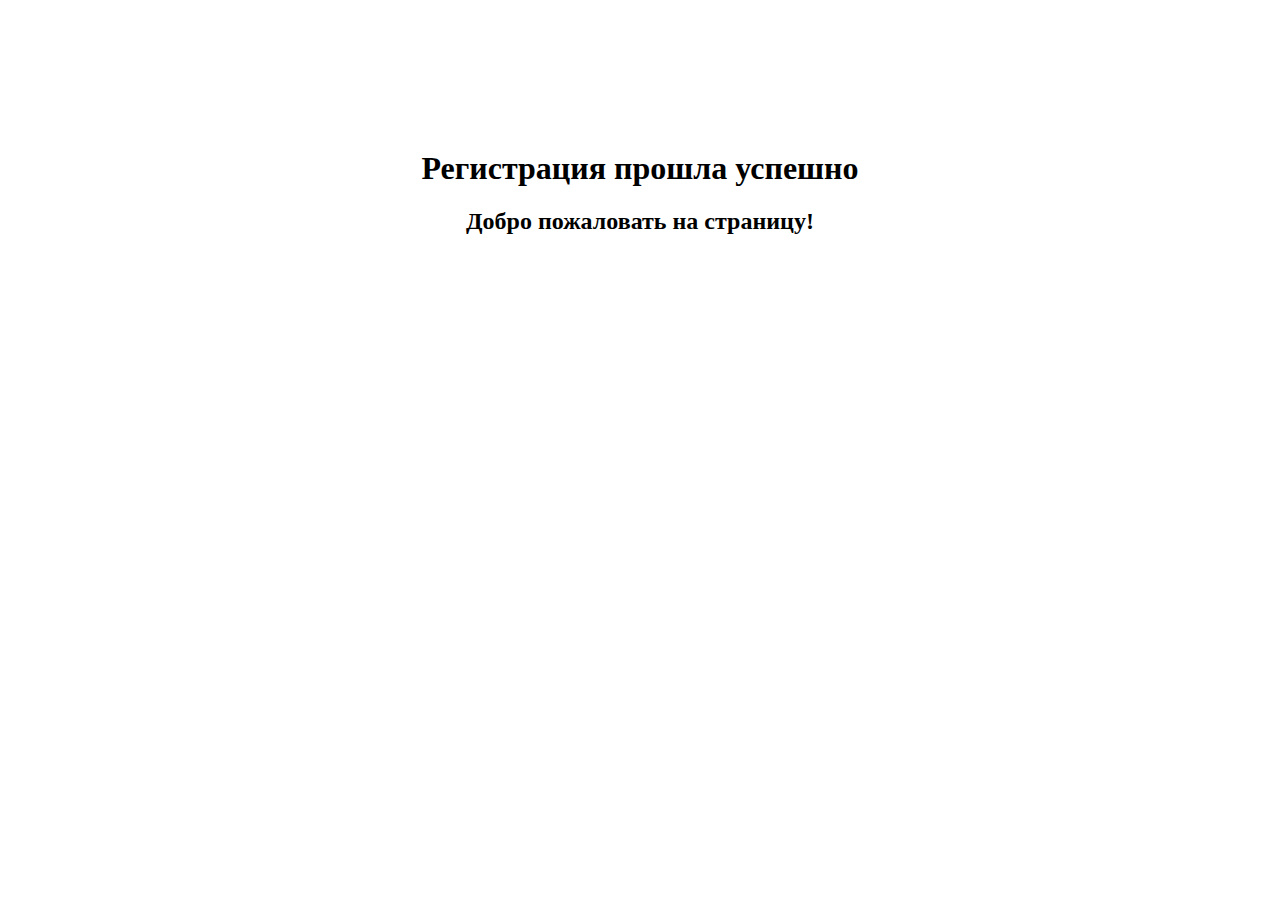
==== index.html @ 45e7c435 "new" ====
<!DOCTYPE html>
<html lang="en">

<head>
    <meta charset="UTF-8">
    <meta http-equiv="X-UA-Compatible" content="IE=edge">
    <meta name="viewport" content="width=device-width, initial-scale=1.0">
    <title>Добро пожаловать!</title>
    <style>
        body {
            margin-top: 150px;
            text-align: center;
        }
    </style>
</head>

<body>
    <h1>Регистрация прошла успешно</h1>
    <h2>Добро пожаловать на страницу!</h2>
</body>

</html>
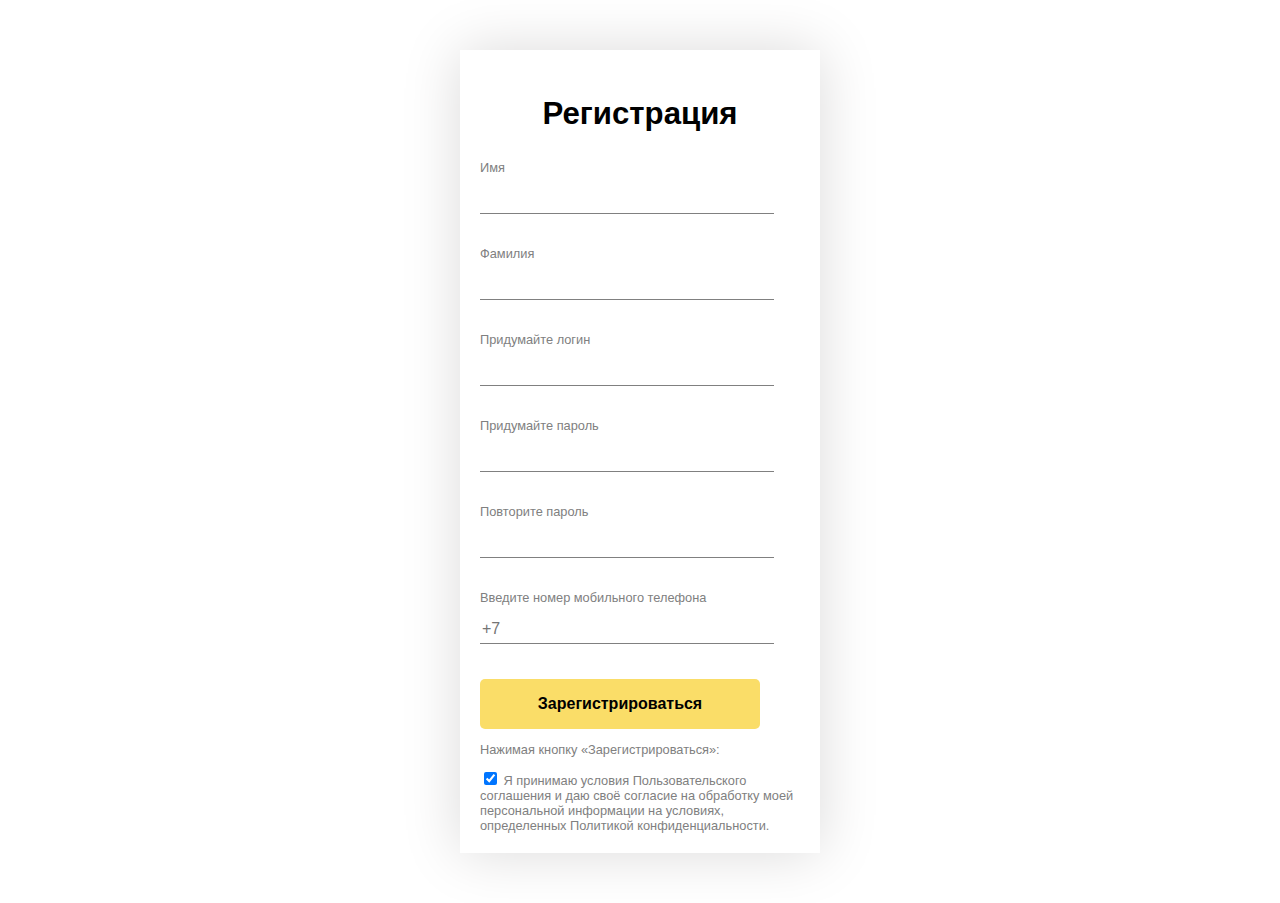
==== commit bdc9d49f: "1" ====
--- a/index.html
+++ b/index.html
@@ -5,18 +5,49 @@
     <meta charset="UTF-8">
     <meta http-equiv="X-UA-Compatible" content="IE=edge">
     <meta name="viewport" content="width=device-width, initial-scale=1.0">
-    <title>Добро пожаловать!</title>
-    <style>
-        body {
-            margin-top: 150px;
-            text-align: center;
-        }
-    </style>
+    <title>Форма регистрации</title>
+    <link rel="stylesheet" href="login.css">
 </head>
 
 <body>
-    <h1>Регистрация прошла успешно</h1>
-    <h2>Добро пожаловать на страницу!</h2>
+    <div class="wrapper">
+        <div class="header">
+            <h2>Регистрация</h2>
+        </div>
+        <form class="form" action="#">
+            <div class="form__item">
+                <label class="form__item_label" for="name">Имя</label><br />
+                <input class="form__item_input" id="name" type="text"></div>
+            <div class="form__item">
+                <label class="form__item_label" for="lastname">Фамилия</label><br />
+                <input class="form__item_input" id="lastname" type="text"></div>
+            <div class="form__item">
+                <label class="form__item_label" for="login">Придумайте логин</label><br />
+                <input class="form__item_input" id="login" type="text"></div>
+            <div class="form__item">
+                <label class="form__item_label" for="password1">Придумайте пароль</label><br />
+                <input class="form__item_input" id="password1" type="password"></div>
+            <div class="form__item">
+                <label class="form__item_label" for="password2">Повторите пароль</label><br />
+                <input class="form__item_input" id="password2" type="password"></div>
+            <div class="form__item">
+                <label class="form__item_label" for="phone">Введите номер мобильного телефона</label><br />
+                <input class="form__item_input" id="phone" type="number" placeholder="+7"></div>
+            <div id="errorMessage"></div>
+            <button class="button" onclick="check()">Зарегистрироваться</button>
+
+            <div class="conditions">
+                <p>Нажимая кнопку «Зарегистрироваться»:</p>
+                <input class="checkbox" id="conditions" type="checkbox" checked name="conditions" value="yes">
+                <label for="conditions"> Я принимаю условия <span>Пользовательского соглашения</span> и даю своё
+                    согласие на обработку моей персональной информации на условиях, определенных <span> Политикой
+                        конфиденциальности</span>.</label>
+            </div>
+
+        </form>
+    </div>
+
+    <script src="login.js"></script>
 </body>
 
 </html>--- a/login.css
+++ b/login.css
@@ -0,0 +1,110 @@
+body {
+    font-family: Arial, sans-serif;
+}
+
+.wrapper {
+    width: 320px;
+    margin: 50px auto;
+    padding: 20px;
+    box-shadow: 0 0px 55px 0px rgb(219, 218, 218);
+}
+
+.header {
+    font-size: 1.3rem;
+    text-align: center;
+}
+
+.form__item {
+    margin-bottom: 30px;
+
+}
+
+.form__item_input {
+    font-size: 1rem;
+    right: 5px;
+    top: 5px;
+    width: 290px;
+    height: 25px;
+    border: solid gray;
+    border-width: 0 0 1px 0;
+    margin-top: 10px;
+}
+
+.form__item_input:hover {
+    border: solid #ffcc00;
+    border-width: 0 0 1px 0;
+}
+
+.form__item_label {
+    font-size: 0.8rem;
+    color: gray;
+}
+
+.button {
+    width: 280px;
+    height: 50px;
+    margin-top: 5px;
+    background-color: #fadd68;
+    border: none;
+    border-radius: 5px;
+    font-size: 1rem;
+    font-weight: 600;
+    transition: 0.5s ease-in-out;
+}
+
+.button:hover {
+    background-color: #ffcc00;
+    transition: 0.5s ease-in-out;
+}
+
+.conditions {
+    font-size: 0.8rem;
+    color: grey;
+}
+
+#errorMessage {
+    font-size: 0.8rem;
+    color: red;
+}
+
+@media screen and (max-height:600px) {
+    .wrapper {
+        margin: 20px auto;
+    }
+
+    .header {
+        font-size: 1.1rem;
+    }
+
+    .form__item {
+        margin-bottom: 10px;
+
+    }
+
+    .wrapper {
+        box-shadow: none;
+    }
+}
+
+@media screen and (max-width: 375px) {
+    .wrapper {
+        margin: 20px auto;
+        box-shadow: none;
+    }
+
+    .header {
+        font-size: 1.1rem;
+    }
+
+    .form__item {
+        margin-bottom: 20px;
+
+    }
+}
+
+@media screen and (max-width: 540px) {
+    .wrapper {
+        box-shadow: none;
+    }
+
+}